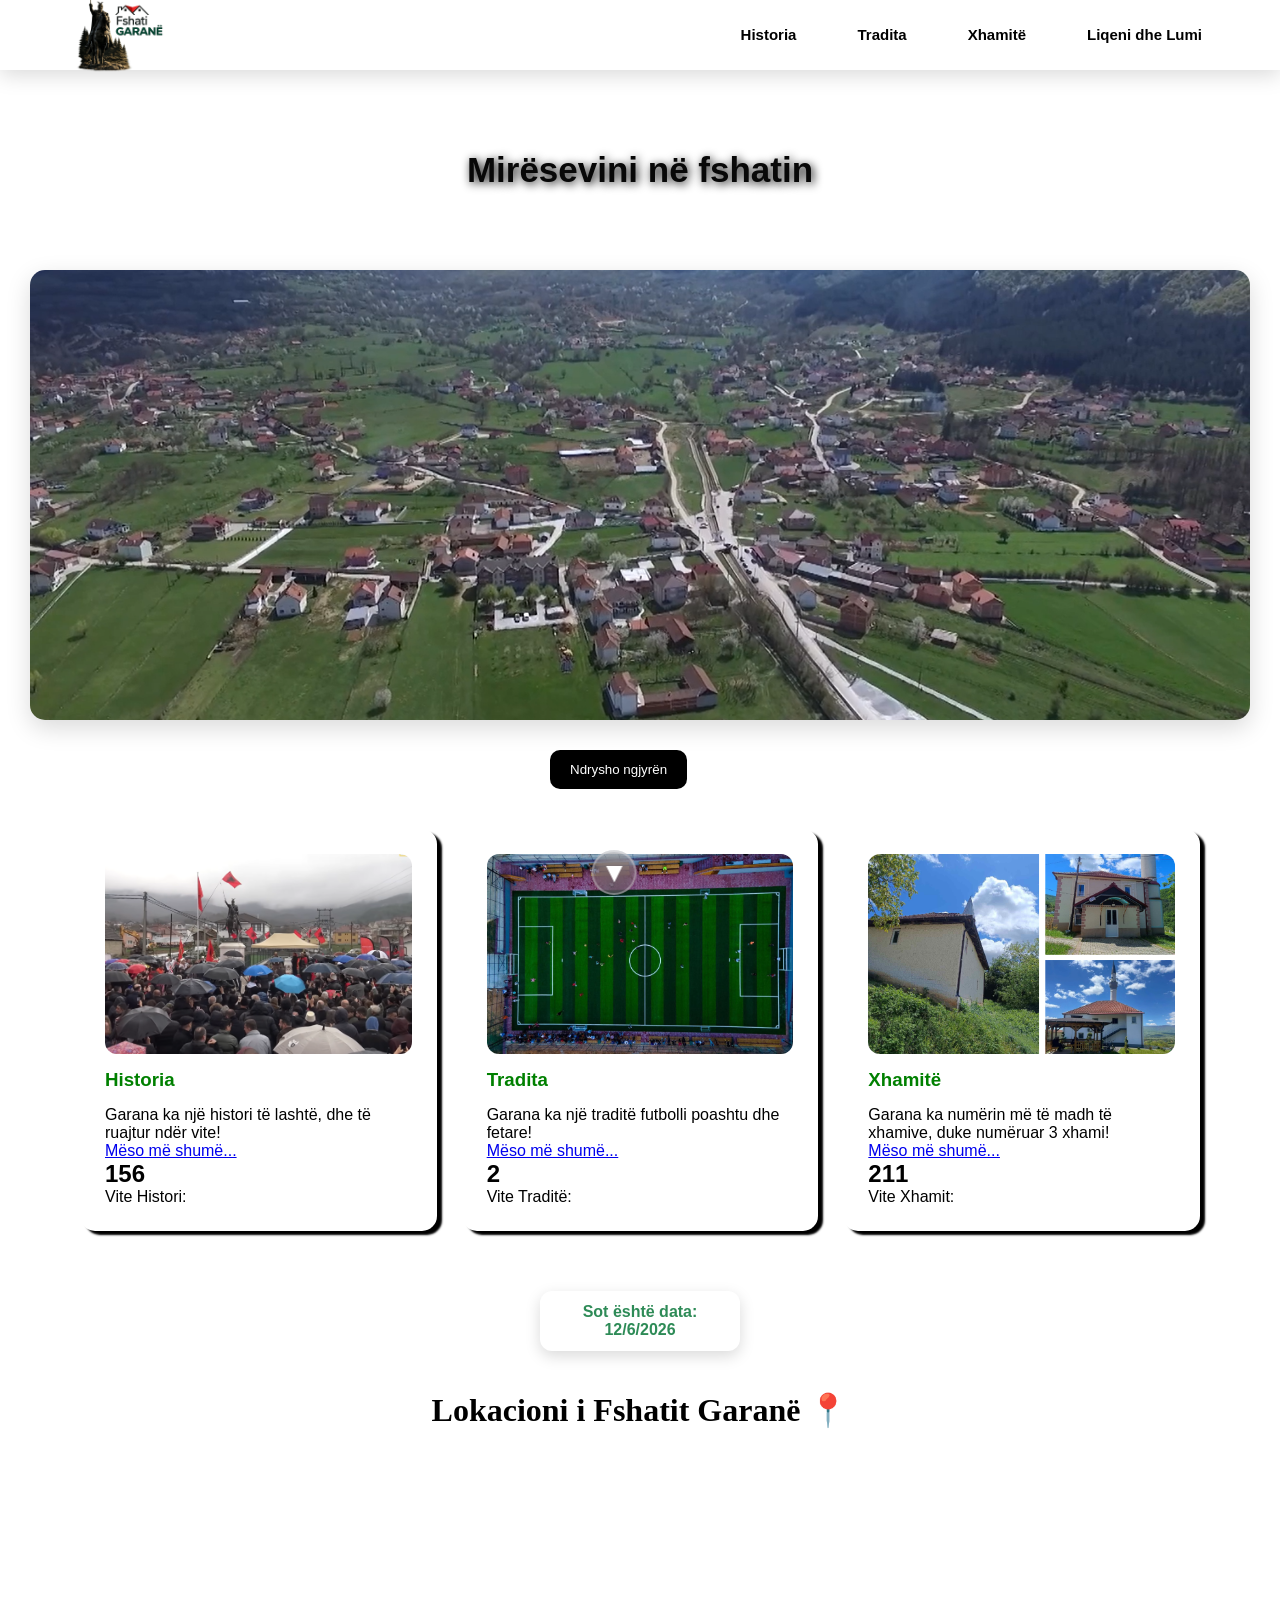
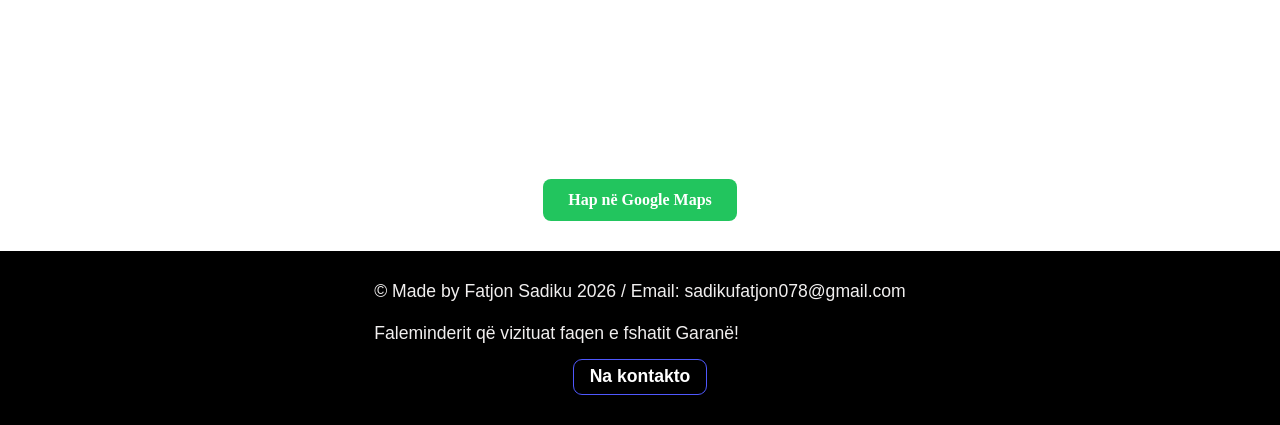
==== index.html @ cf0e0214 "Initial commit" ====
<!DOCTYPE html>
<html lang="en">

<head>
    <meta charset="UTF-8">
    <meta name="viewport" content="width=device-width, initial-scale=1.0">
    <title>Garana</title>
    <link rel="stylesheet" href="style.css">
</head>

<body>
    <header>
        <nav>
             <div class="logo">
                <img style="width: 120px;height: 120px; margin-top: -8px;" src="0d650375-0602-4ea1-99d9-07ef3db44a28.png">
            </div>

            <ul>
                <li><a href="historia.html">Historia</a></li>
                <li><a href="tradita.html">Tradita</a></li>
                <li><a href="xhamit.html">Xhamitë</a></li>
                 <li><a href="liqen.html">Liqeni dhe Lumi</a></li>
            </ul>
        </nav>
        
    </header>
   
    <div class="mire" id="home">
        <h1>Mirësevini në fshatin <br>Garanë</h1>
    </div>
    
</div>
    <div class="foto">
        <img src="Screenshot 2026-05-28 152345.png">
    </div>
      <div class="scroll-indicator" onclick="document.getElementById('poshte').scrollIntoView({behavior:'smooth'})">
        <span>▼</span>
    </div>
    <section id="poshte">
   
 <button id="toggleBtn" onclick="toggleMode()">
     Ndrysho ngjyrën
</button>
    <div class="cards">
         <!-- historia -->
   <div class="card">
    <img id="fotoHistoria" src="Screenshot 2026-05-28 151909.png" alt="Historia e fshatit">

    <h3>Historia</h3>
    <p>Garana ka një histori të lashtë, dhe të ruajtur ndër vite!</p>

  <a href="historia.html" id="venom">Mëso më shumë...</a>

    <h2 id="historia">0</h2>
      <p id="vit">Vite Histori:</p>
</div>
        <!-- Tradita -->
    <div class="card">
         <img id="fotoHistoria" src="Screenshot 2026-06-12 153015.png" alt="Tradita e fshatit">
        <h3>Tradita</h3>
        
        <p>Garana ka një traditë futbolli poashtu dhe fetare!</p> 
        <a href="tradita.html" id="venom">Mëso më shumë...</a>
         <!-- <a href="tradita.html">Mëso më shumë...</a> -->
         <h2 id="tradita">0</h2>
        <p id="vit">Vite Traditë:</p>
    </div>
     
   
    <!-- Xhamit -->
    <div class="card">
         <img id="fotoHistoria" src="Screenshot 2026-06-09 232203.png" alt="Historia e fshatit">
        <h3>Xhamitë</h3>
        <p>Garana ka numërin më të madh të xhamive, duke numëruar 3 xhami!</p>
    <a href="xhamit.html" id="venom">Mëso më shumë...</a>
         <h2 id="xhamia">0</h2>
        <p id="vit">Vite Xhamit:</p>
    </div>
    
</section>
</div> 
  <p id="data"11.06.2026></p>
    <!-- <h2 class="section-title">Informata:</h2> -->
    

    <div class="lokacioni">
        <h1>Lokacioni i Fshatit Garanë 📍</h1>

        <!-- Mapa ktou osht -->
        <iframe src="https://www.google.com/maps?q=Garane,Kercove&output=embed" loading="lazy" allowfullscreen>
        </iframe>

        
        <!-- Hap direkt ne google-->
         <div class="hap">
            <!-- <a href="https://maps.google.com/?q=Garane,Kercove" target="_blank">Hap në Google Maps</a>
                
            </a> -->
            <a id="googleMapsBtn"
   href="https://maps.google.com/?q=Garane,Kercove"
   target="_blank">
   Hap në Google Maps
</a>
        </div>
    </div>
      
    
    <footer>&copy; Made by Fatjon Sadiku 2026 / Email: sadikufatjon078@gmail.com 
        <br>
        <br>
        Faleminderit që vizituat faqen e fshatit Garanë!
      <!-- <p id="kontakti">  Kontakt :</p> -->

       
        <div id="kontakt">
        <a href="https://mail.google.com/mail/?view=cm&to=sadikufatjon078@gmail.com">
            Na kontakto
        </a>
        </div>
        

    </footer>
   
    <script>

const btn = document.getElementById("toggleBtn");

// fillon me light
document.body.classList.add("light");

btn.addEventListener("click", function () {
  document.body.classList.toggle("green");
  document.body.classList.toggle("light");
});
    let numriTradita = 0;
let numriXhamia = 0;
let numriHistoria = 0;

// TRADITA
let intervalTradita = setInterval(function () {
    numriTradita++;
    document.getElementById("tradita").innerText = numriTradita;

    if (numriTradita >= 5) {
        clearInterval(intervalTradita);
    }
}, 630);



// HISTORIA
let intervalHistoria = setInterval(function () {
    numriHistoria++;
    document.getElementById("historia").innerText = numriHistoria;

    if (numriHistoria >= 700) {
        clearInterval(intervalHistoria);
    }
}, 10);
// XHAMIA
let intervalXhamia = setInterval(function () {
    numriXhamia++;
    document.getElementById("xhamia").innerText = numriXhamia;

    if (numriXhamia >= 500) {
        clearInterval(intervalXhamia);
    }
}, 7);
const teksti = "Mirësevini në fshatin Garanë";
let i = 0;

function shkruaj() {
    if (i < teksti.length) {
        document.querySelector(".mire h1").innerHTML += teksti.charAt(i);
        i++;
        setTimeout(shkruaj, 70);
    }
}

document.querySelector(".mire h1").innerHTML = "";
shkruaj();
  
      let home = "Mirësevini në fshatin Garanë";
let p = 0;
// window.onload = function(){

//     setTimeout(function(){

//         alert("Mirësevini në faqen e fshatit Garanë!");

//     }, 1000);

// }



 window.addEventListener("scroll", function() {

    if ((window.innerHeight + window.scrollY) >= document.body.offsetHeight - 10) {

        document.getElementById("faleminderit").innerText =
        "Faleminderit që vizituat faqen e fshatit Garanë!";
    }
});

  let sot = new Date();

document.getElementById("data").innerText =
"Sot është data: " + sot.toLocaleDateString();
    </script>
   
</body>

</html>
---- style.css ----
/* ==========================================================================
   1. RESET & BAZA (Elementet Globale)
   ========================================================================== */
* {
    margin: 0;
    padding: 0;
    box-sizing: border-box;
}

html {
    scroll-behavior: smooth;
}

body {
    background-color: rgb(245, 246, 246);
    font-family: Arial, Helvetica, sans-serif;
    color: #333;
    transition: background-color 0.3s, color 0.3s;
    overflow-x: hidden;
    /* Parandalon lëvizjen horizontale të padëshiruar */
}

/* --- TEMAT E NGJYRAVE (Light, Green, Dark) --- */
body.light {
    background-color: rgb(255, 255, 255);
    color: black;
}

body.green {
    background-color: #ebfff9;
    color: rgb(0, 0, 0);
}

body.dark {
    background-color: rgb(203, 203, 203);
    color: rgb(171, 27, 27);
}

body.dark #toggleBtn {
    background-color: #111;
    color: rgb(171, 27, 27);
}

/* ==========================================================================
   2. NAVIGACIONI & HEADER
   ========================================================================== */
header {
    height: 50px;
}

nav {
    display: flex;
    justify-content: space-between;
    align-items: center;
    padding: 25px 60px;
    position: sticky;
    top: 0;
    z-index: 1000;
    width: 100%;
    height: 70px;
    backdrop-filter: blur(10px);
    box-shadow: 0 5px 20px rgba(0, 0, 0, 0.15);
}

.foto {
    width: 100%;
    max-width: 1250px;
    /* Kjo e ndalon foton të bëhet jashtë mase e madhe */
    margin: 30px auto;
    padding: 0 15px;
}

.foto img {
    width: 100%;
    height: 450px;
    object-fit: cover;
    border-radius: 15px;
    box-shadow: 0 8px 25px rgba(0, 0, 0, 0.15);
    display: block;
}

nav ul {
    display: flex;
    gap: 25px;
    list-style: none;
    padding: 0;
}

nav ul li a {
    text-decoration: none;
    color: black;
    font-family: Arial, sans-serif;
    font-weight: bold;
    font-size: 15px;
    padding: 10px 18px;
    border-radius: 8px;
    transition: 0.3s;
}

nav ul li a:hover {
    background: #2e8b57;
    color: white;
    transform: translateY(-3px);
}

#vit {
    margin-top: 0px;
    /* Rregulluar nga vlerat negative */
    margin-left: 0px;
}

.toggleMode {
    background: linear-gradient(135deg, rgb(197, 110, 110), rgb(73, 73, 73));
    color: white;
    width: auto;
    /* Ndryshuar nga 300px që të mos shtrembërojë menunë */
    padding: 10px 20px;
    border-radius: 8px;
    border: none;
    cursor: pointer;
}

.toggleMode:hover {
    color: black;
}

#toggleBtn {
    padding: 12px 20px;
    border: none;
    border-radius: 10px;
    background-color: black;
    color: white;
    cursor: pointer;
    transition: 0.3s;
    display: inline-block;
    margin-left: 550px;
}

#toggleBtn:hover {
    background-color: #3aa76d;
    transform: translateY(-3px);
}

/* ==========================================================================
   3. SEKSIONET HERO (Fotot e Mëdha të Sfondit)
   ========================================================================== */
.logoo,
.logooo,
.traditaa,
.traditaaa,
.historiI,
.xhamiI {
    height: 90vh;
    display: flex;
    justify-content: center;
    align-items: center;
    text-align: center;
    background-size: cover;
    background-position: center;
    background-repeat: no-repeat;
    color: white;
    width: 100%;
}

.logoo {
    background-image: linear-gradient(rgba(0, 0, 0, 0.6), rgba(0, 0, 0, 0.6)), url("Screenshot 2026-06-08 213745.png");
}

.logooo {
    background-image: linear-gradient(rgba(0, 0, 0, 0.6), rgba(0, 0, 0, 0.6)), url("Screenshot 2026-06-09 235123.png");
}

.traditaa {
    background-image: linear-gradient(rgba(0, 0, 0, 0.6), rgba(0, 0, 0, 0.6)), url("viber_image_2026-06-08_21-36-22-770.jpg");
}

.traditaaa {
    background-image: linear-gradient(rgba(0, 0, 0, 0.6), rgba(0, 0, 0, 0.6)), url("viber_image_2026-06-08_20-43-51-553.jpg");
}

.historiI {
    background-image: linear-gradient(rgba(0, 0, 0, 0.6), rgba(0, 0, 0, 0.6)), url("viber_image_2026-06-08_20-43-51-553.jpg");
}

.xhamiI {
    background-image: linear-gradient(rgba(0, 0, 0, 0.6), rgba(0, 0, 0, 0.6)), url("Screenshot 2026-06-09 235022.png");
}

.liqen {
    height: 90vh;
    display: flex;
    justify-content: center;
    align-items: center;
    text-align: center;
    background: linear-gradient(rgba(0, 0, 0, 0.6), rgba(0, 0, 0, 0.6)), url("518275424_10232749045527590_3419606797824712090_n (1).jpg") center/cover no-repeat;
    color: white;
}

.logoo-content,
.logooo-content,
.traditaa-content,
.traditaaa-content,
.historiI-content,
.xhamite-content,
.liqen-content,
.historia-content {
    animation: fadeIn 1.5s ease;
}

/* ==========================================================================
   4. STRUKTURA E KUTIVE & KARTAVE (LAYOUT)
   ========================================================================== */
.cards {
    display: grid;
    grid-template-columns: repeat(auto-fit, minmax(280px, 1fr));
    gap: 25px;
    padding: 40px;
    max-width: 1200px;
    margin: 0 auto;
}

.card {
    background: white;
    padding: 25px;
    border-radius: 15px;
    box-shadow: 5px 4px 2px rgb(0, 0, 0);
    transition: 0.3s;
    width: 100%;
    /* Ndryshuar që të përshtatet brenda gridit */
    animation: slideIn 1s ease;
}

.card:hover {
    transform: scale(1.03);
}

.card img {
    width: 100%;
    height: 300px;
    display: block;
    border-radius: 10px;
    margin-bottom: 15px;
    object-fit: cover;
}

.card h3 {
    margin-bottom: 15px;
    color: green;
}

/* --- KUTITË INDIVIDUALE ME "ID" (Të rreshtuara pa margjina negative) --- */
#xhamit,
#boks,
#boksi,
#histor,
#sadik,
#xham,
#peshk,
#lumi,
#gjuetia,
#shpi,
#cardss,
#monu,
#cardc,
#ushqimi {
    background: white;
    padding: 25px;
    border-radius: 15px;
    box-shadow: 0 5px 15px rgba(0, 0, 0, 0.15);
    width: 90%;
    max-width: 750px;
    margin: 30px auto;
    /* Kjo i qendron në mes automatikisht */
    font-family: Arial, Helvetica, sans-serif;
    color: #000000;
}

/* Heqja e rregullimeve të vjetra që përziheshin me njëra-tjetrën */
#xhamit {
    height: auto;
}

#boks {
    height: auto;
}

#shpi {
    height: auto;
}

#histor {
    height: auto;
}

#sadik {
    height: auto;
}

#xham {
    height: auto;
}

#peshk {
    height: auto;
}

#lumi {
    height: auto;
}

#gjuetia {
    height: auto;
}

#cardss {
    height: auto;
}

#cardc {
    height: auto;
}

#ushqimi {
    height: auto;
}

#boksi {
    background: linear-gradient(135deg, #433c3c, #f0f0f0);
    box-shadow: 5px 4px 2px rgb(0, 0, 0);
    height: auto;
}

#boksi:hover {
    transform: translateY(-5px);
    box-shadow: 0 15px 35px rgba(0, 0, 0, 0.25);
}

/* --- IMAZHET E LIDHURA ME KUTITË --- */
#shkolla-img,
#boksi-img,
#hunt-img,
#sadik img,
#xham img,
#peshk-img,
#lum-img,
#liq-img,
#ushqim,
#ushqim-img,
#shp,
#tradita-img,
#mon {
    display: block;
    max-width: 100%;
    width: 450px;
    height: 300px;
    object-fit: cover;
    border-radius: 32px;
    box-shadow: 0 10px 30px rgba(0, 0, 0, 0.25);
    margin: 20px auto;
    /* I mban të ndara dhe të pastra */
}

#shkolla {
    font-family: 'Segoe UI', Tahoma, Geneva, Verdana, sans-serif;
    max-width: 600px;
    height: auto;
    margin: 20px auto;
    box-shadow: 0 2px 5px rgb(84, 84, 84);
}

#fotoHistoria {
    width: 100%;
    height: 200px;
    object-fit: cover;
    border-radius: 12px;
    transition: 0.3s ease;
}

#fotoHistoria:hover {
    transform: scale(1.05);
}

#traditaf,
#historiaa {
    width: 250px;
    height: 350px;
    object-fit: cover;
    border-radius: 12px;
    box-shadow: 4px 3px 4px black;
    display: block;
    margin: 20px auto;
}

.xhamia-img {
    width: 350px;
    height: 350px;
    background: white url("Screenshot 2026-06-11 100325.png") center/cover;
    border-radius: 32px;
    box-shadow: 0 20px 40px black;
    margin: 20px auto;
}

/* ==========================================================================
   5. ELEMENTET SHTESË, BUTONAT & TEKSTET
   ========================================================================== */
.scroll-indicator {
    position: absolute;
    bottom: 5px;
    left: 48%;
    transform: translateX(-50%);
    cursor: pointer;
    width: 45px;
    height: 45px;
    background: rgba(222, 218, 218, 0.15);
    backdrop-filter: blur(10px);
    border: 2px solid rgba(255, 255, 255, 0.3);
    border-radius: 50%;
    display: flex;
    align-items: center;
    justify-content: center;
    color: white;
    font-size: 28px;
    transition: all 0.3s ease;
    animation: bounce 2s infinite;
}

.scroll-indicator:hover {
    transform: translateX(-50%) scale(1.15);
    background: rgba(19, 248, 126, 0.25);
    box-shadow: 0 0 20px rgba(255, 255, 255, 0.4);
}

.btn,
#googleMapsBtn,
.ndiq,
.ndi,
#vizit,
.back-btn {
    display: inline-block;
    padding: 12px 25px;
    background: #22c55e;
    color: white;
    text-decoration: none;
    font-weight: bold;
    border-radius: 8px;
    transition: 0.3s;
    border: none;
    cursor: pointer;
    margin: 10px auto;
    text-align: center;
}

.btn:hover,
#googleMapsBtn:hover,
#vizit:hover {
    transform: scale(1.05);
    background: #1e9e4f;
}

.ndiq,
.ndi {
    background-color: #020202;
    color: #ffffff;
    display: block;
    max-width: 200px;
    text-align: center;
}

.ndiq:hover,
.ndi:hover {
    background: #2e8b57;
}

#kontakt {
    position: relative;
    padding: 0.4rem 1rem;
    font-size: 1.1rem;
    font-weight: 900;
    color: white;
    background: none;
    border: 1.7px solid #4f58fd;
    border-radius: 9px;
    cursor: pointer;
    overflow: hidden;
    display: inline-block;
    transition: 0.3s ease;
}

#kontakt a {
    color: white;
    text-decoration: none;
}

#kontakt:hover {
    background: #646cff;
    transform: translateY(-2px);
    box-shadow: 0 4px 12px rgba(100, 108, 255, 0.3);
    border: 2px solid rgb(91, 91, 248);
}

.back-btn {
    position: fixed;
    top: 60px;
    left: 20px;
    background: rgba(0, 0, 0, 0.4);
    color: rgb(24, 183, 72);
    border: 1px solid rgba(255, 255, 255, 0.2);
    backdrop-filter: blur(10px);
    z-index: 999;
}

.back-btn:hover {
    transform: translateX(-5px);
    background: rgba(24, 183, 72, 0.2);
}

/* --- TITUJT DHE TEKSTET --- */
.title {
    font-size: 50px;
    letter-spacing: 5px;
    margin: 0;
}

.title span {
    display: inline-block;
    animation: bounce 1.5s infinite alternate;
}

.title span:nth-child(odd) {
    animation-delay: 0.2s;
}

.subtitle {
    font-size: 20px;
    margin-top: 15px;
    opacity: 0.9;
}

.section-title {
    text-align: center;
    margin: 30px 0;
    font-family: 'Segoe UI', Tahoma, Geneva, Verdana, sans-serif;
}

.texti {
    font-family: 'Times New Roman', Times, serif;
    font-size: 18px;
    line-height: 1.6;
}

.lokacioni {
    text-align: center;
    font-family: Cambria, Georgia, serif;
    padding: 20px;
}

.stat {
    text-align: center;
    margin: 20px auto;
    font-family: Impact, sans-serif;
}

.stats {
    display: flex;
    justify-content: center;
    gap: 40px;
    flex-wrap: wrap;
}

.mire {
    display: flex;
    flex-direction: column;
    align-items: center;
    text-align: center;
    padding: 50px;
    color: rgb(8, 8, 8);
    text-shadow: 0.3px 0.2px 0.2px #513333;
}

.mire h1 {
    font-size: 35px;
    text-shadow: 2px 2px 10px black;
    animation: hyrje 2s ease;
    margin-top: 50px;
}

/* ==========================================================================
   6. FX, POPUPS, SLIDESHOWS DHE WAVES
   ========================================================================== */
#historiI,
#xhamiI {
    position: fixed;
    top: 0;
    left: 0;
    width: 250px;
    height: 200px;
    background: #111;
    color: white;
    padding: 15px 25px;
    border-radius: 12px;
    box-shadow: 0 10px 25px rgba(0, 0, 0, 0.3);
    z-index: 9999;
    transform: translate(-150%, -150%);
}

#historiI.show,
#xhamiI.show {
    animation: hyrja 0.8s ease forwards;
}

.slideshow,
.slideshow2,
#slideshow1 {
    width: 100%;
    max-width: 400px;
    margin: 30px auto;
    text-align: center;
}

.slideshow img,
.slideshow2 img {
    width: 100%;
    height: 400px;
    object-fit: cover;
    border-radius: 15px;
    box-shadow: 0 10px 25px rgba(0, 0, 0, 0.3);
}

.slide1show {
    display: flex;
    align-items: center;
    justify-content: center;
    gap: 15px;
    margin: 20px auto;
}

#slide1Img {
    width: 100%;
    max-width: 600px;
    height: 380px;
    border-radius: 20px;
    box-shadow: 0 15px 40px rgba(0, 0, 0, 0.3);
    object-fit: cover;
}

.galeri1 {
    width: 45px;
    height: 45px;
    border-radius: 50%;
    border: none;
    background: #222;
    color: white;
    font-size: 18px;
    cursor: pointer;
    transition: 0.3s;
}

.galeri1:hover {
    background: #33aa3f;
    transform: scale(1.1);
}

#play,
#play1 {
    display: block;
    margin: 15px auto;
    padding: 10px 20px;
    border: none;
    background: black;
    color: white;
    cursor: pointer;
    border-radius: 10px;
    transition: 0.3s;
}

#data {
    display: block;
    max-width: 200px;
    margin: 20px auto;
    padding: 12px 20px;
    background: white;
    color: #2e8b57;
    text-align: center;
    font-weight: bold;
    border-radius: 12px;
    box-shadow: 0 5px 15px rgba(0, 0, 0, 0.15);
}

.histori-text span {
    display: inline-block;
    animation: wave 2s ease-in-out infinite;
    font-size: 20px;
}

.histori-text span:nth-child(1) {
    animation-delay: 0s;
}

.histori-text span:nth-child(2) {
    animation-delay: 0.2s;
}

.histori-text span:nth-child(3) {
    animation-delay: 0.4s;
}

.histori-text span:nth-child(4) {
    animation-delay: 0.6s;
}

iframe {
    display: block;
    width: 100%;
    max-width: 600px;
    height: 300px;
    margin: 20px auto;
    border: 0;
    border-radius: 15px;
}

/* ==========================================================================
   7. ANIMACIONET (@KEYFRAMES)
   ========================================================================== */
@keyframes bounce {

    0%,
    20%,
    50%,
    80%,
    100% {
        transform: translateY(0);
    }

    40% {
        transform: translateY(-10px);
    }

    60% {
        transform: translateY(-5px);
    }
}

@keyframes slideIn {
    from {
        opacity: 0;
        transform: translateY(50px);
    }

    to {
        opacity: 1;
        transform: translateY(0);
    }
}

@keyframes fadeIn {
    from {
        opacity: 0;
        transform: translateY(20px);
    }

    to {
        opacity: 1;
        transform: translateY(0);
    }
}

@keyframes wave {

    0%,
    100% {
        transform: translateY(0);
    }

    50% {
        transform: translateY(-7px);
    }
}

@keyframes hyrje {
    from {
        opacity: 0;
        transform: scale(0.5);
    }

    to {
        opacity: 1;
        transform: scale(1);
    }
}

@keyframes hyrja {
    0% {
        transform: translate(-150%, -150%);
        opacity: 0;
    }

    100% {
        transform: translate(20px, 100px);
        opacity: 1;
    }
}

/* ==========================================================================
   8. FOOTER
   ========================================================================== */
footer {
    display: flex;
    flex-direction: column;
    justify-content: center;
    align-items: center;
    padding: 30px;
    background: rgb(0, 0, 0);
    color: rgb(241, 239, 239);
    font-size: 1.1rem;
    gap: 15px;
    width: 100%;
}


/* ==========================================================================
   9. RESPONSIVE DESIGN (MEDIA QUERIES)
   ========================================================================== */
@media (max-width: 768px) {
    /* Allow header and nav to expand their height naturally */
    header {
        height: auto;
    }

    nav {
        flex-direction: column;
        height: auto;
        padding: 15px 20px;
        gap: 15px;
        position: relative; /* Prevents sticky overlapping issues on tiny screens */
    }

    /* Stack or wrap the navigation items nicely */
    nav ul {
        flex-direction: row;
        flex-wrap: wrap;
        justify-content: center;
        gap: 10px;
        width: 100%;
    }

    nav ul li a {
        padding: 8px 12px;
        font-size: 14px;
        display: inline-block;
    }

    /* Fix layout issues with specific buttons on mobile */
    #toggleBtn {
        margin-left: 0 !important; /* Overrides the massive 550px margin */
        width: 100%;
        text-align: center;
    }

    /* Make large images fit smaller viewports properly */
    .foto img {
        height: 250px;
    }

    .xhamia-img,
    #shkolla-img,
    #boksi-img,
    #hunt-img,
    #sadik img,
    #xham img,
    #peshk-img,
    #lum-img,
    #liq-img,
    #ushqim-img {
        width: 100%;
        height: auto;
    }
}
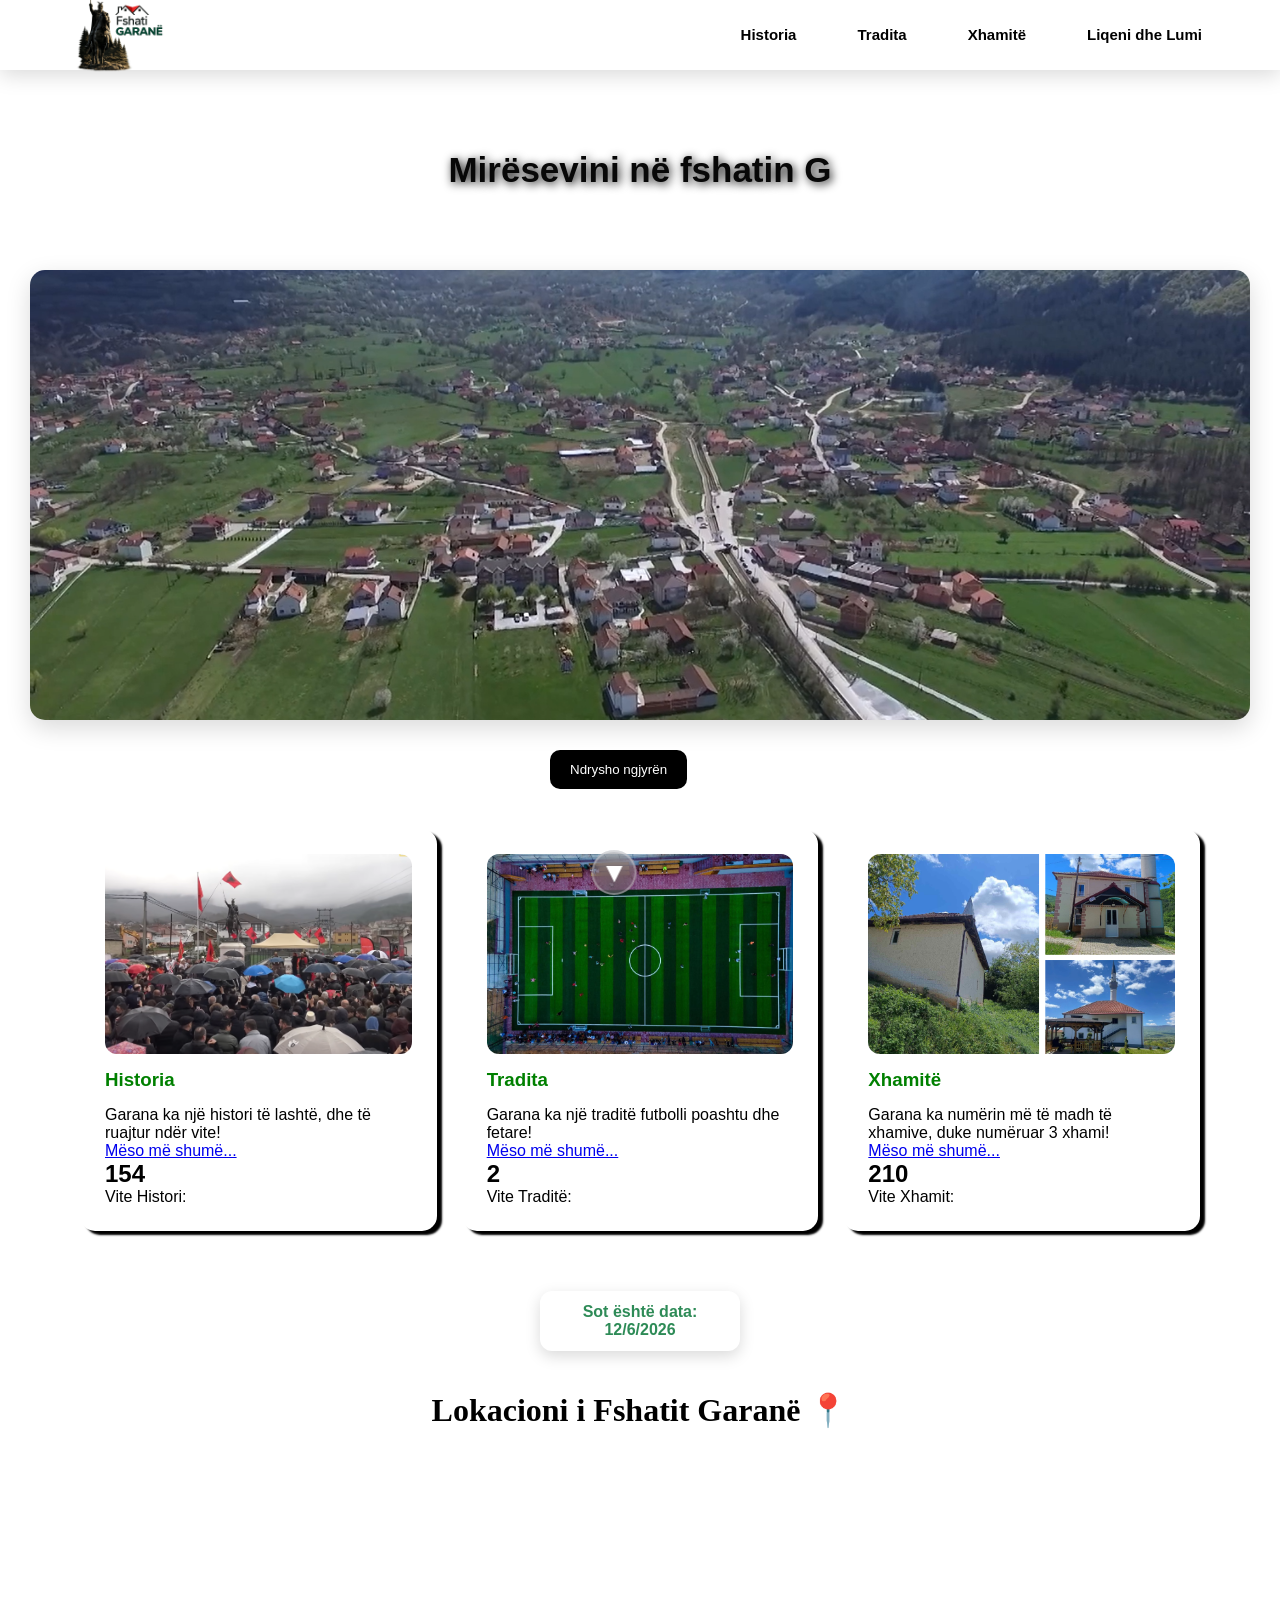
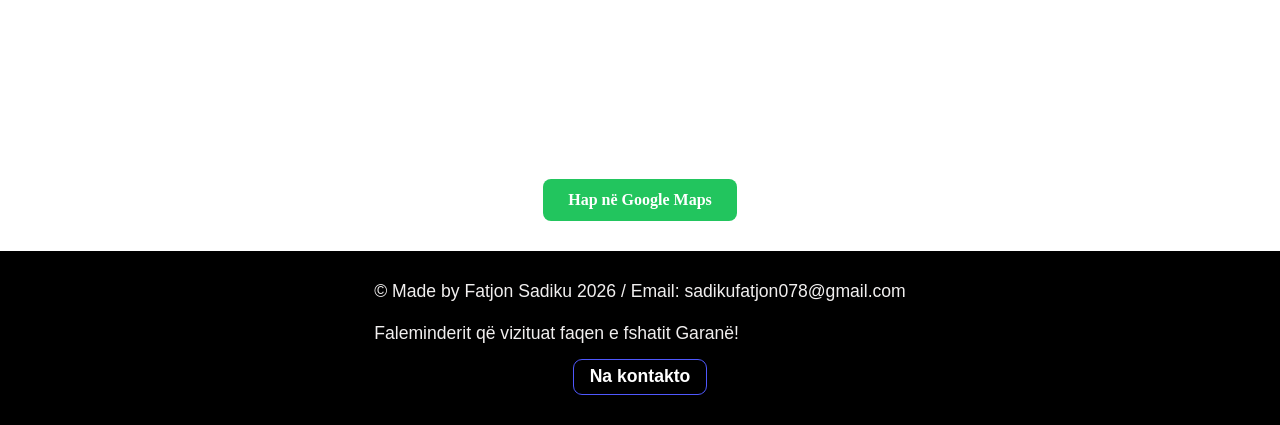
==== commit 00f00ad9: "Update index.html" ====
--- a/index.html
+++ b/index.html
@@ -26,7 +26,7 @@
     </header>
    
     <div class="mire" id="home">
-        <h1>Mirësevini në fshatin <br>Garanë</h1>
+        <h1>Mirësevini në fshatin <br>Garanë -Fatjon Sadiku</h1>
     </div>
     
 </div>
--- a/style.css
+++ b/style.css
@@ -1,6 +1,4 @@
-/* ==========================================================================
-   1. RESET & BAZA (Elementet Globale)
-   ========================================================================== */
+
 * {
     margin: 0;
     padding: 0;
@@ -17,10 +15,10 @@
     color: #333;
     transition: background-color 0.3s, color 0.3s;
     overflow-x: hidden;
-    /* Parandalon lëvizjen horizontale të padëshiruar */
-}
-
-/* --- TEMAT E NGJYRAVE (Light, Green, Dark) --- */
+
+}
+
+
 body.light {
     background-color: rgb(255, 255, 255);
     color: black;
@@ -41,9 +39,7 @@
     color: rgb(171, 27, 27);
 }
 
-/* ==========================================================================
-   2. NAVIGACIONI & HEADER
-   ========================================================================== */
+
 header {
     height: 50px;
 }
@@ -65,7 +61,6 @@
 .foto {
     width: 100%;
     max-width: 1250px;
-    /* Kjo e ndalon foton të bëhet jashtë mase e madhe */
     margin: 30px auto;
     padding: 0 15px;
 }
@@ -105,7 +100,6 @@
 
 #vit {
     margin-top: 0px;
-    /* Rregulluar nga vlerat negative */
     margin-left: 0px;
 }
 
@@ -113,7 +107,6 @@
     background: linear-gradient(135deg, rgb(197, 110, 110), rgb(73, 73, 73));
     color: white;
     width: auto;
-    /* Ndryshuar nga 300px që të mos shtrembërojë menunë */
     padding: 10px 20px;
     border-radius: 8px;
     border: none;
@@ -141,9 +134,7 @@
     transform: translateY(-3px);
 }
 
-/* ==========================================================================
-   3. SEKSIONET HERO (Fotot e Mëdha të Sfondit)
-   ========================================================================== */
+
 .logoo,
 .logooo,
 .traditaa,
@@ -183,7 +174,8 @@
 }
 
 .xhamiI {
-    background-image: linear-gradient(rgba(0, 0, 0, 0.6), rgba(0, 0, 0, 0.6)), url("Screenshot 2026-06-09 235022.png");
+    background-image: linear-gradient(rgba(0, 0, 0, 0.6), rgba(0, 0, 0, 0.6)), url("viber_image_2026-06-09_23-12-12-430.jpg");
+    background-size: cover;
 }
 
 .liqen {
@@ -207,9 +199,7 @@
     animation: fadeIn 1.5s ease;
 }
 
-/* ==========================================================================
-   4. STRUKTURA E KUTIVE & KARTAVE (LAYOUT)
-   ========================================================================== */
+
 .cards {
     display: grid;
     grid-template-columns: repeat(auto-fit, minmax(280px, 1fr));
@@ -226,7 +216,7 @@
     box-shadow: 5px 4px 2px rgb(0, 0, 0);
     transition: 0.3s;
     width: 100%;
-    /* Ndryshuar që të përshtatet brenda gridit */
+
     animation: slideIn 1s ease;
 }
 
@@ -248,7 +238,7 @@
     color: green;
 }
 
-/* --- KUTITË INDIVIDUALE ME "ID" (Të rreshtuara pa margjina negative) --- */
+
 #xhamit,
 #boks,
 #boksi,
@@ -270,12 +260,12 @@
     width: 90%;
     max-width: 750px;
     margin: 30px auto;
-    /* Kjo i qendron në mes automatikisht */
+
     font-family: Arial, Helvetica, sans-serif;
     color: #000000;
 }
 
-/* Heqja e rregullimeve të vjetra që përziheshin me njëra-tjetrën */
+
 #xhamit {
     height: auto;
 }
@@ -325,8 +315,8 @@
 }
 
 #boksi {
-    background: linear-gradient(135deg, #433c3c, #f0f0f0);
-    box-shadow: 5px 4px 2px rgb(0, 0, 0);
+     border-radius: 15px;
+    box-shadow: 0 5px 15px rgba(0, 0, 0, 0.15);
     height: auto;
 }
 
@@ -335,7 +325,7 @@
     box-shadow: 0 15px 35px rgba(0, 0, 0, 0.25);
 }
 
-/* --- IMAZHET E LIDHURA ME KUTITË --- */
+
 #shkolla-img,
 #boksi-img,
 #hunt-img,
@@ -357,7 +347,7 @@
     border-radius: 32px;
     box-shadow: 0 10px 30px rgba(0, 0, 0, 0.25);
     margin: 20px auto;
-    /* I mban të ndara dhe të pastra */
+
 }
 
 #shkolla {
@@ -400,9 +390,7 @@
     margin: 20px auto;
 }
 
-/* ==========================================================================
-   5. ELEMENTET SHTESË, BUTONAT & TEKSTET
-   ========================================================================== */
+
 .scroll-indicator {
     position: absolute;
     bottom: 5px;
@@ -514,7 +502,6 @@
     background: rgba(24, 183, 72, 0.2);
 }
 
-/* --- TITUJT DHE TEKSTET --- */
 .title {
     font-size: 50px;
     letter-spacing: 5px;
@@ -584,9 +571,7 @@
     margin-top: 50px;
 }
 
-/* ==========================================================================
-   6. FX, POPUPS, SLIDESHOWS DHE WAVES
-   ========================================================================== */
+
 #historiI,
 #xhamiI {
     position: fixed;
@@ -718,9 +703,7 @@
     border-radius: 15px;
 }
 
-/* ==========================================================================
-   7. ANIMACIONET (@KEYFRAMES)
-   ========================================================================== */
+
 @keyframes bounce {
 
     0%,
@@ -800,9 +783,7 @@
     }
 }
 
-/* ==========================================================================
-   8. FOOTER
-   ========================================================================== */
+
 footer {
     display: flex;
     flex-direction: column;
@@ -817,11 +798,8 @@
 }
 
 
-/* ==========================================================================
-   9. RESPONSIVE DESIGN (MEDIA QUERIES)
-   ========================================================================== */
+
 @media (max-width: 768px) {
-    /* Allow header and nav to expand their height naturally */
     header {
         height: auto;
     }
@@ -831,10 +809,10 @@
         height: auto;
         padding: 15px 20px;
         gap: 15px;
-        position: relative; /* Prevents sticky overlapping issues on tiny screens */
-    }
-
-    /* Stack or wrap the navigation items nicely */
+        position: relative; 
+    }
+
+
     nav ul {
         flex-direction: row;
         flex-wrap: wrap;
@@ -849,14 +827,13 @@
         display: inline-block;
     }
 
-    /* Fix layout issues with specific buttons on mobile */
+  
     #toggleBtn {
-        margin-left: 0 !important; /* Overrides the massive 550px margin */
+        margin-left: 0 !important; 
         width: 100%;
         text-align: center;
     }
 
-    /* Make large images fit smaller viewports properly */
     .foto img {
         height: 250px;
     }
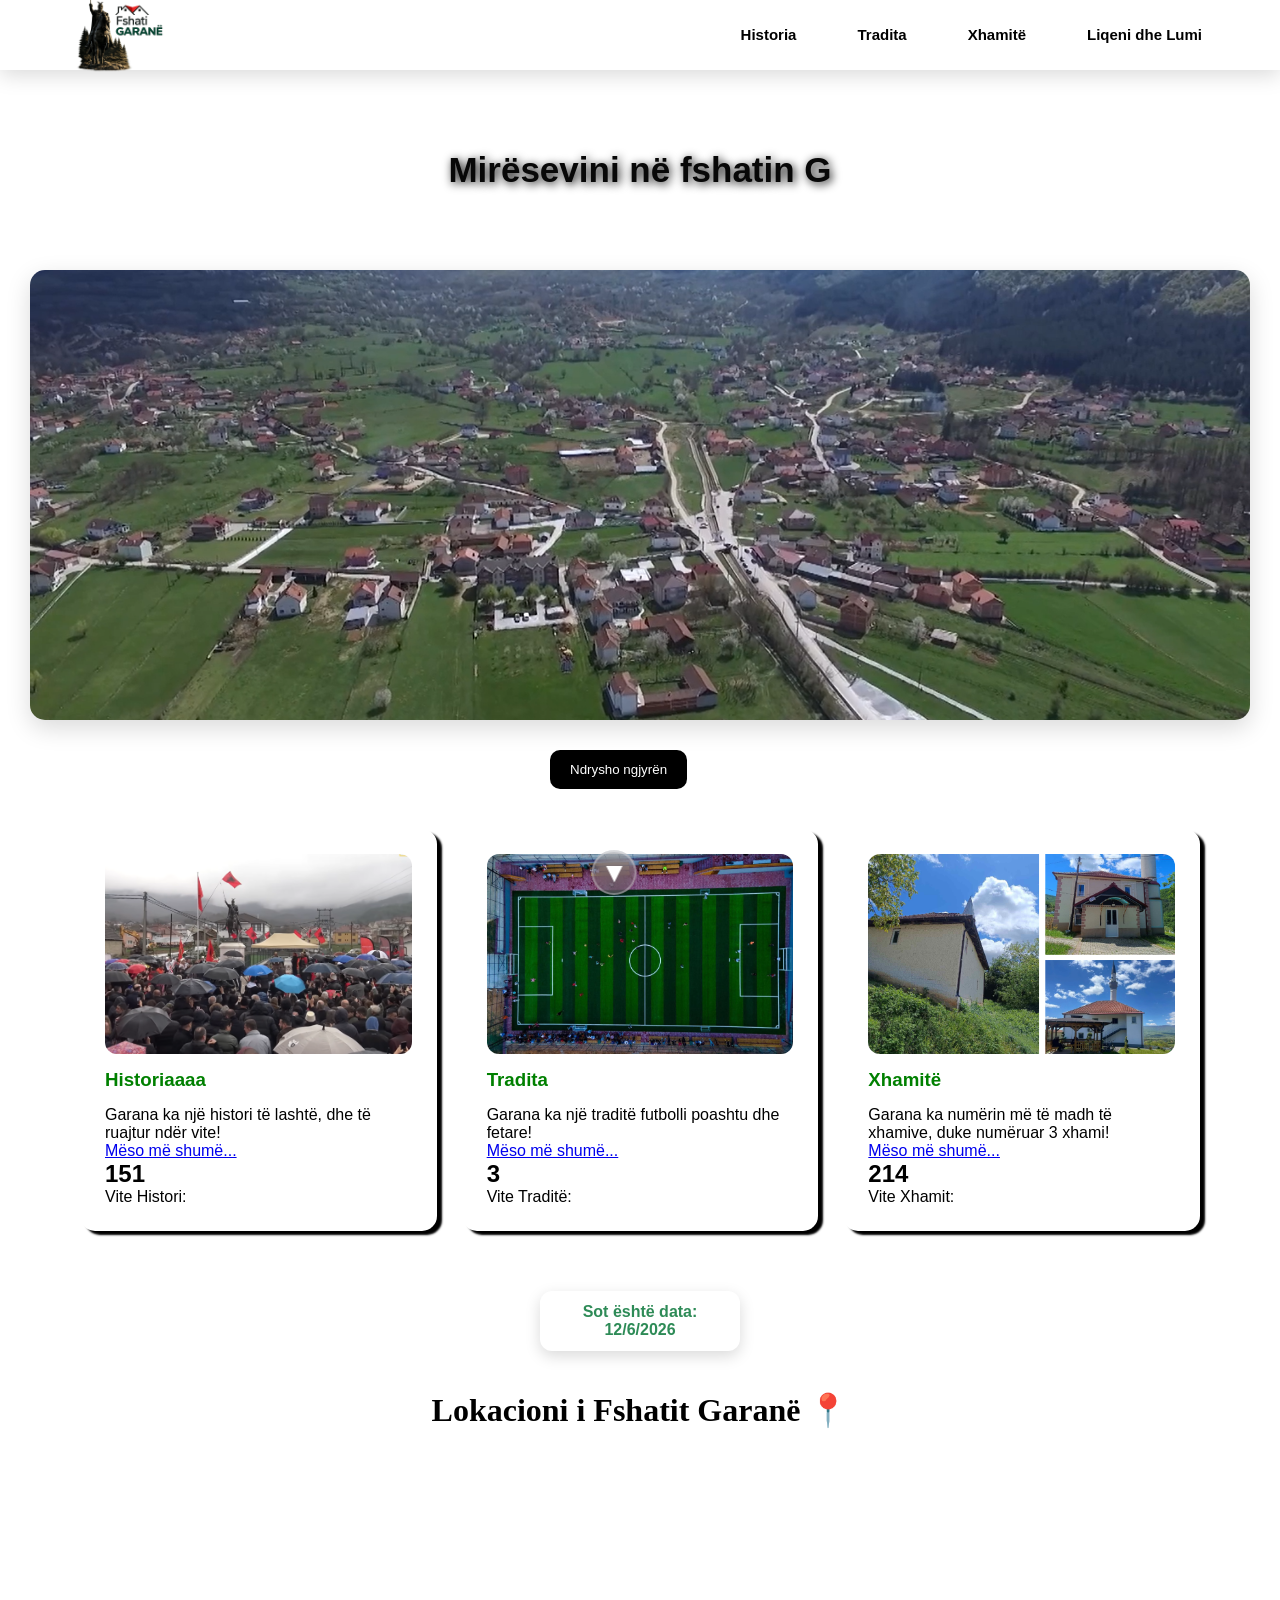
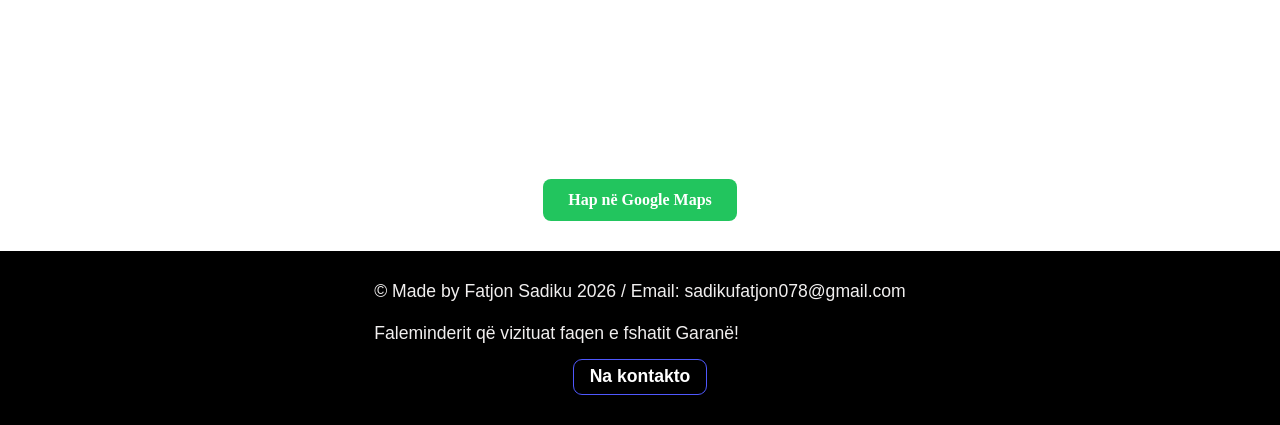
==== commit b6116fac: "Update index.html" ====
--- a/index.html
+++ b/index.html
@@ -26,7 +26,7 @@
     </header>
    
     <div class="mire" id="home">
-        <h1>Mirësevini në fshatin <br>Garanë -Fatjon Sadiku</h1>
+        <h1>Mirësevini në fshatin <br>Garanë</h1>
     </div>
     
 </div>
@@ -46,7 +46,7 @@
    <div class="card">
     <img id="fotoHistoria" src="Screenshot 2026-05-28 151909.png" alt="Historia e fshatit">
 
-    <h3>Historia</h3>
+    <h3>Historiaaaa</h3>
     <p>Garana ka një histori të lashtë, dhe të ruajtur ndër vite!</p>
 
   <a href="historia.html" id="venom">Mëso më shumë...</a>
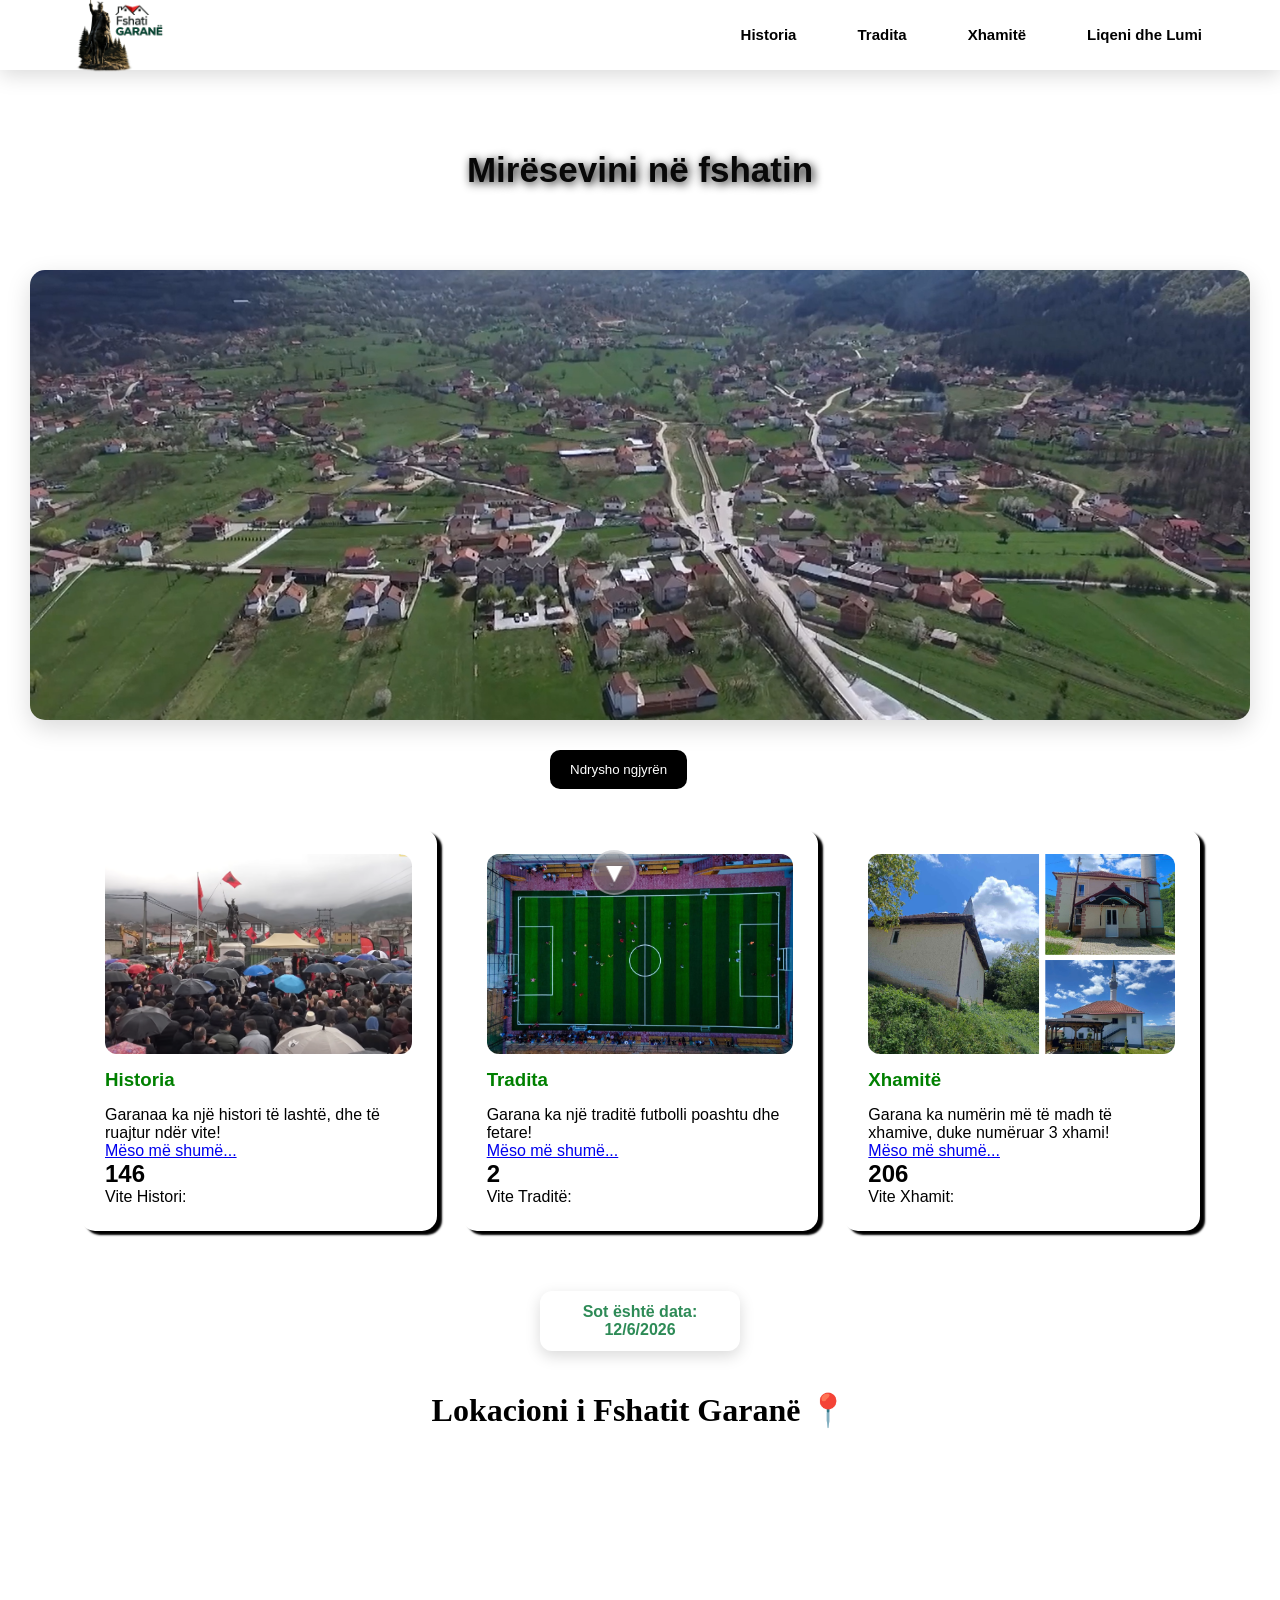
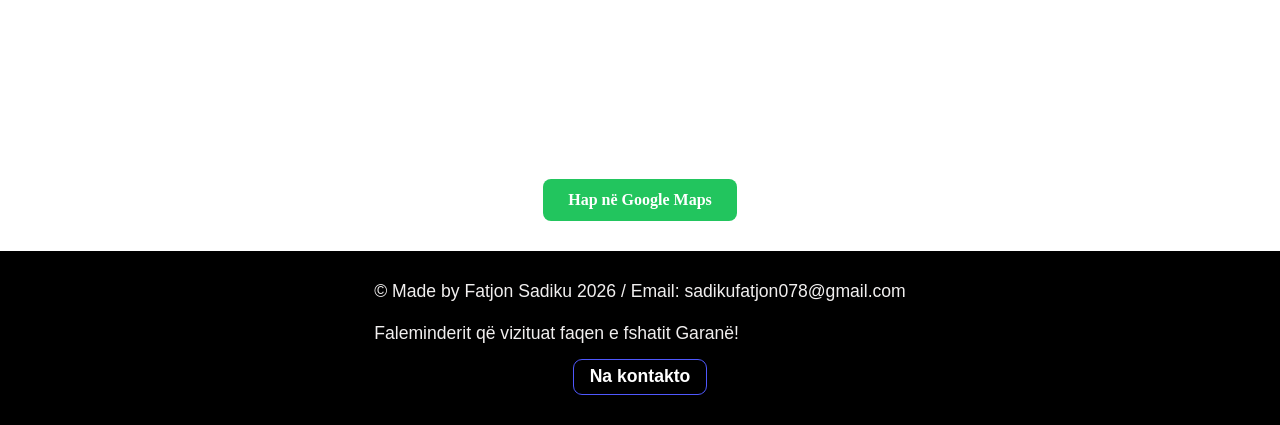
==== commit ba29d422: "Update index.html" ====
--- a/index.html
+++ b/index.html
@@ -46,8 +46,8 @@
    <div class="card">
     <img id="fotoHistoria" src="Screenshot 2026-05-28 151909.png" alt="Historia e fshatit">
 
-    <h3>Historiaaaa</h3>
-    <p>Garana ka një histori të lashtë, dhe të ruajtur ndër vite!</p>
+    <h3>Historia</h3>
+    <p>Garanaa ka një histori të lashtë, dhe të ruajtur ndër vite!</p>
 
   <a href="historia.html" id="venom">Mëso më shumë...</a>
 
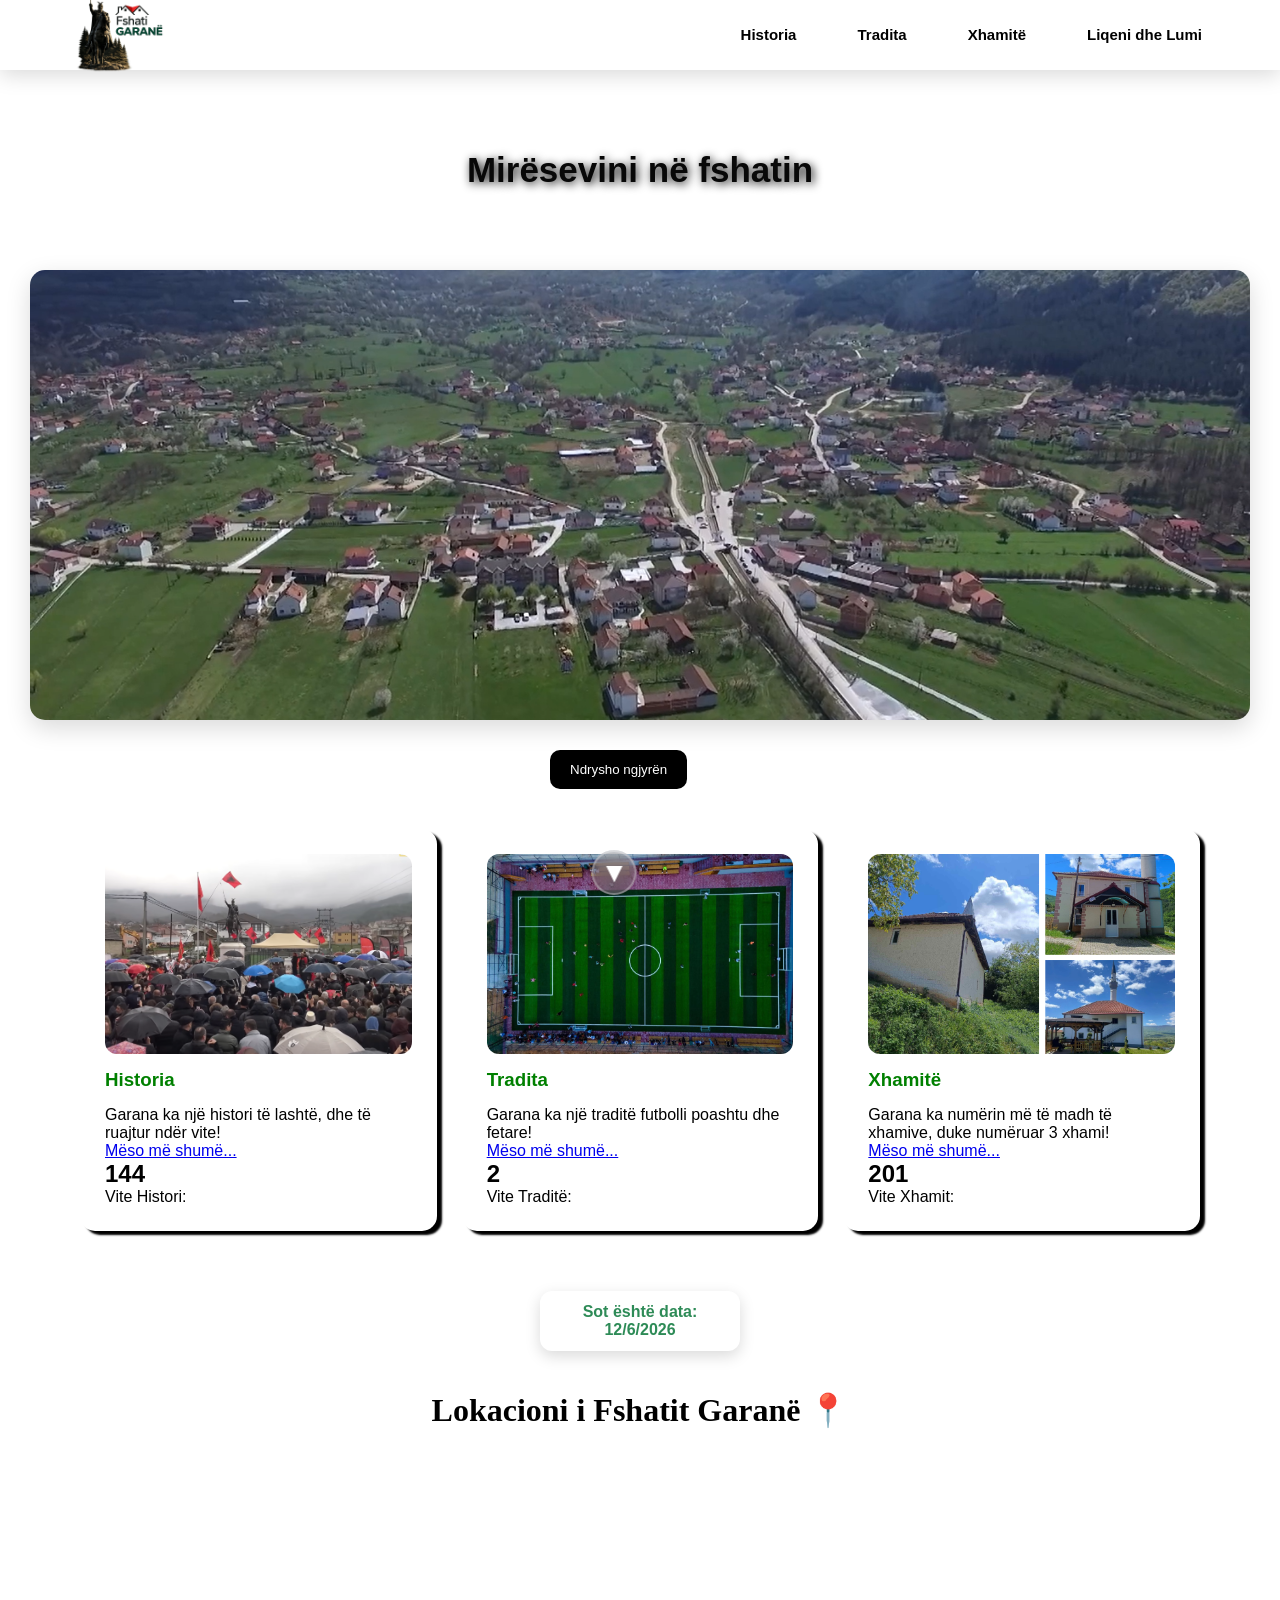
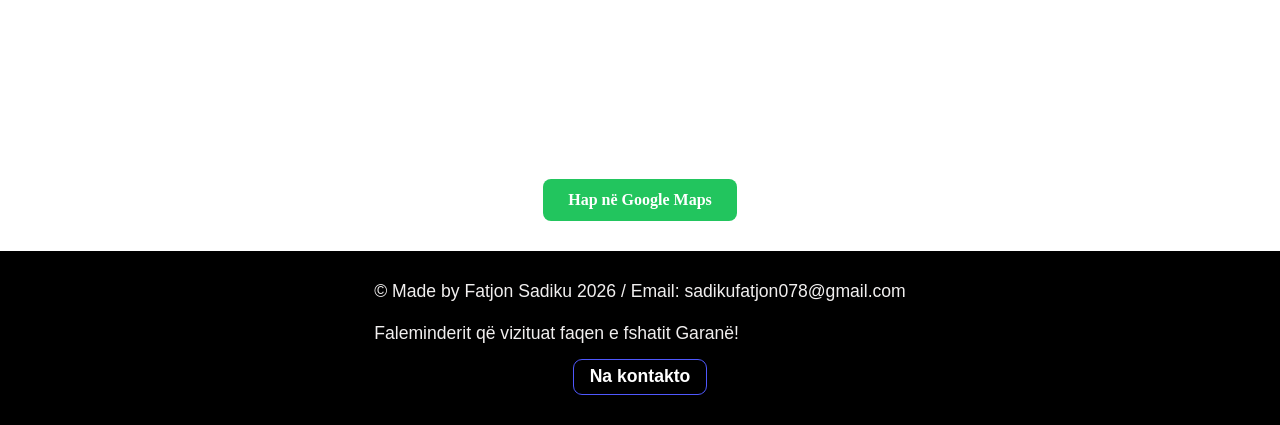
==== commit 03ce61c3: "Update index.html" ====
--- a/index.html
+++ b/index.html
@@ -47,7 +47,7 @@
     <img id="fotoHistoria" src="Screenshot 2026-05-28 151909.png" alt="Historia e fshatit">
 
     <h3>Historia</h3>
-    <p>Garanaa ka një histori të lashtë, dhe të ruajtur ndër vite!</p>
+    <p>Garana ka një histori të lashtë, dhe të ruajtur ndër vite!</p>
 
   <a href="historia.html" id="venom">Mëso më shumë...</a>
 
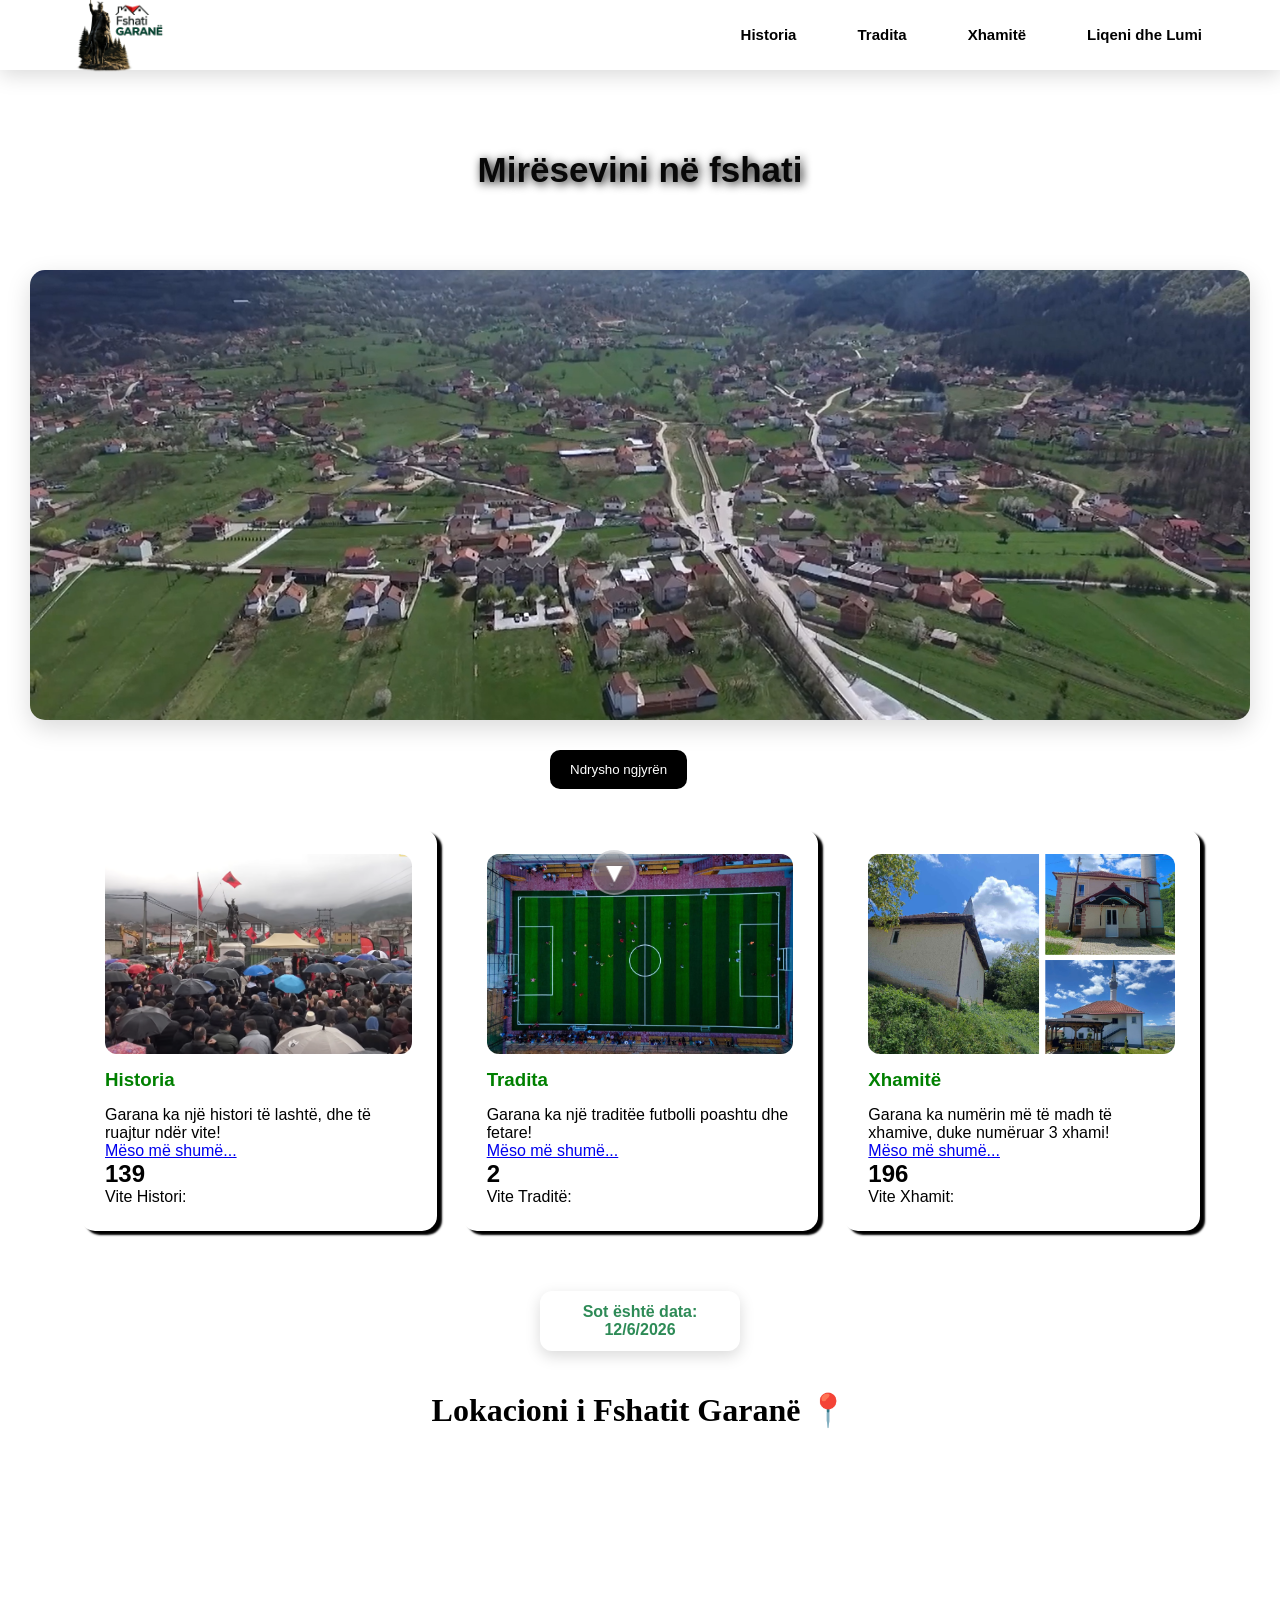
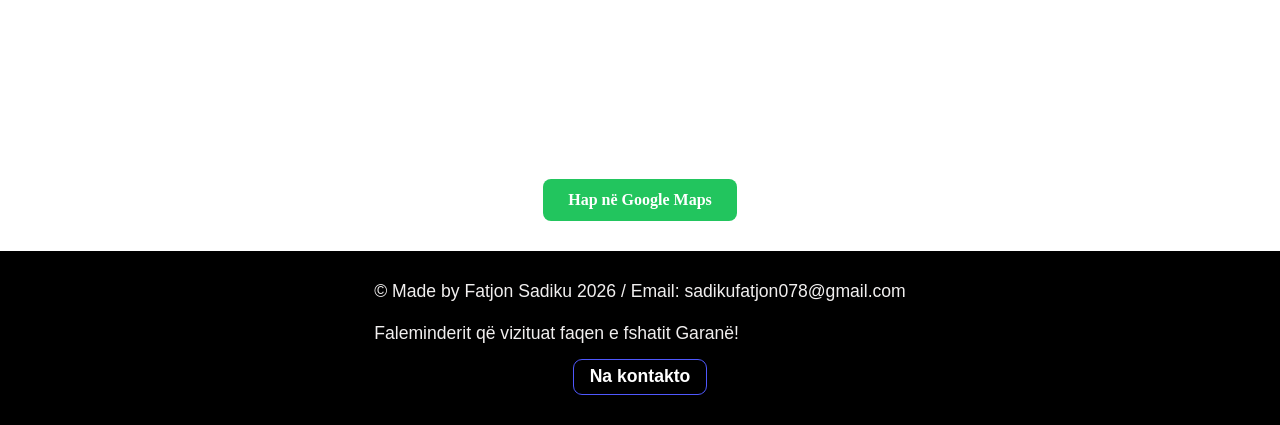
==== commit 4d455024: "Update index.html" ====
--- a/index.html
+++ b/index.html
@@ -59,7 +59,7 @@
          <img id="fotoHistoria" src="Screenshot 2026-06-12 153015.png" alt="Tradita e fshatit">
         <h3>Tradita</h3>
         
-        <p>Garana ka një traditë futbolli poashtu dhe fetare!</p> 
+        <p>Garana ka një traditëe futbolli poashtu dhe fetare!</p> 
         <a href="tradita.html" id="venom">Mëso më shumë...</a>
          <!-- <a href="tradita.html">Mëso më shumë...</a> -->
          <h2 id="tradita">0</h2>
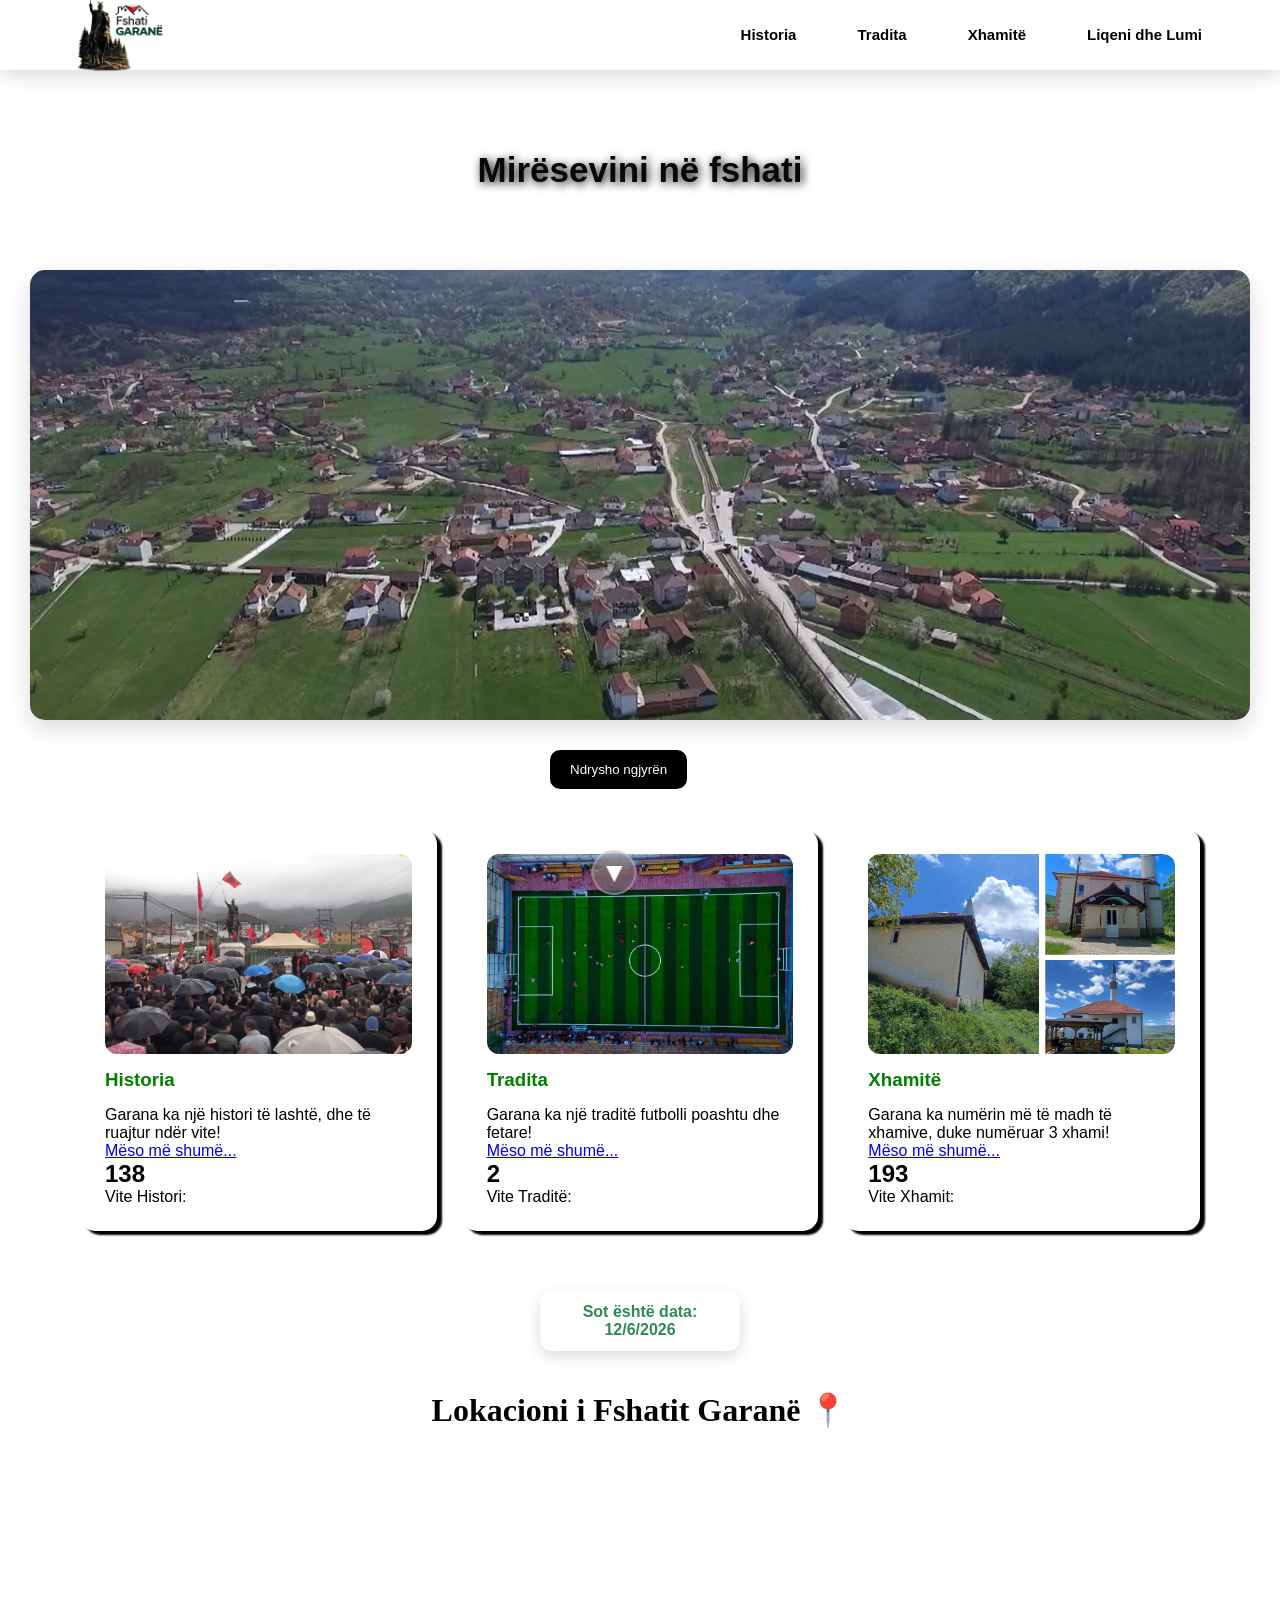
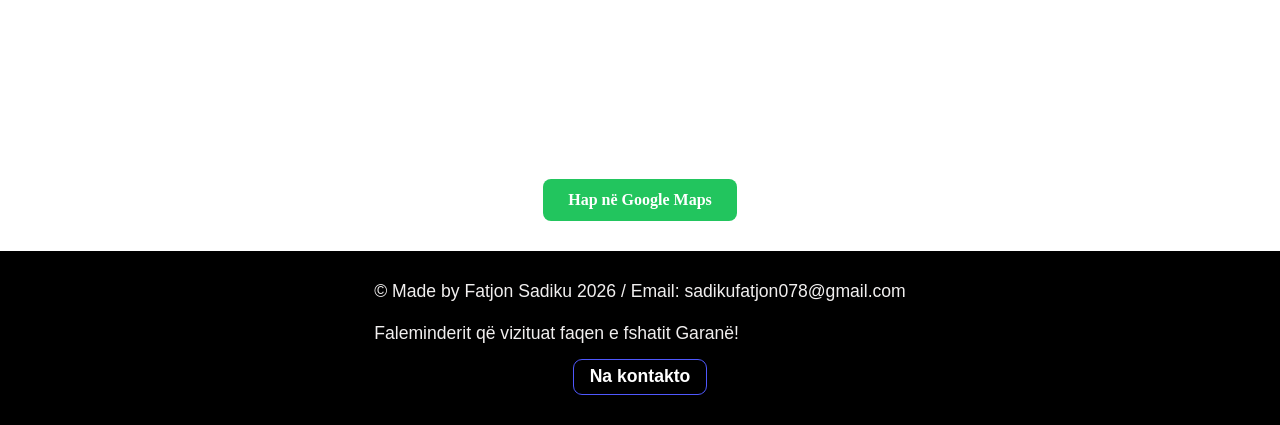
==== commit 65855607: "Update index.html" ====
--- a/index.html
+++ b/index.html
@@ -59,7 +59,7 @@
          <img id="fotoHistoria" src="Screenshot 2026-06-12 153015.png" alt="Tradita e fshatit">
         <h3>Tradita</h3>
         
-        <p>Garana ka një traditëe futbolli poashtu dhe fetare!</p> 
+        <p>Garana ka një traditë futbolli poashtu dhe fetare!</p> 
         <a href="tradita.html" id="venom">Mëso më shumë...</a>
          <!-- <a href="tradita.html">Mëso më shumë...</a> -->
          <h2 id="tradita">0</h2>
